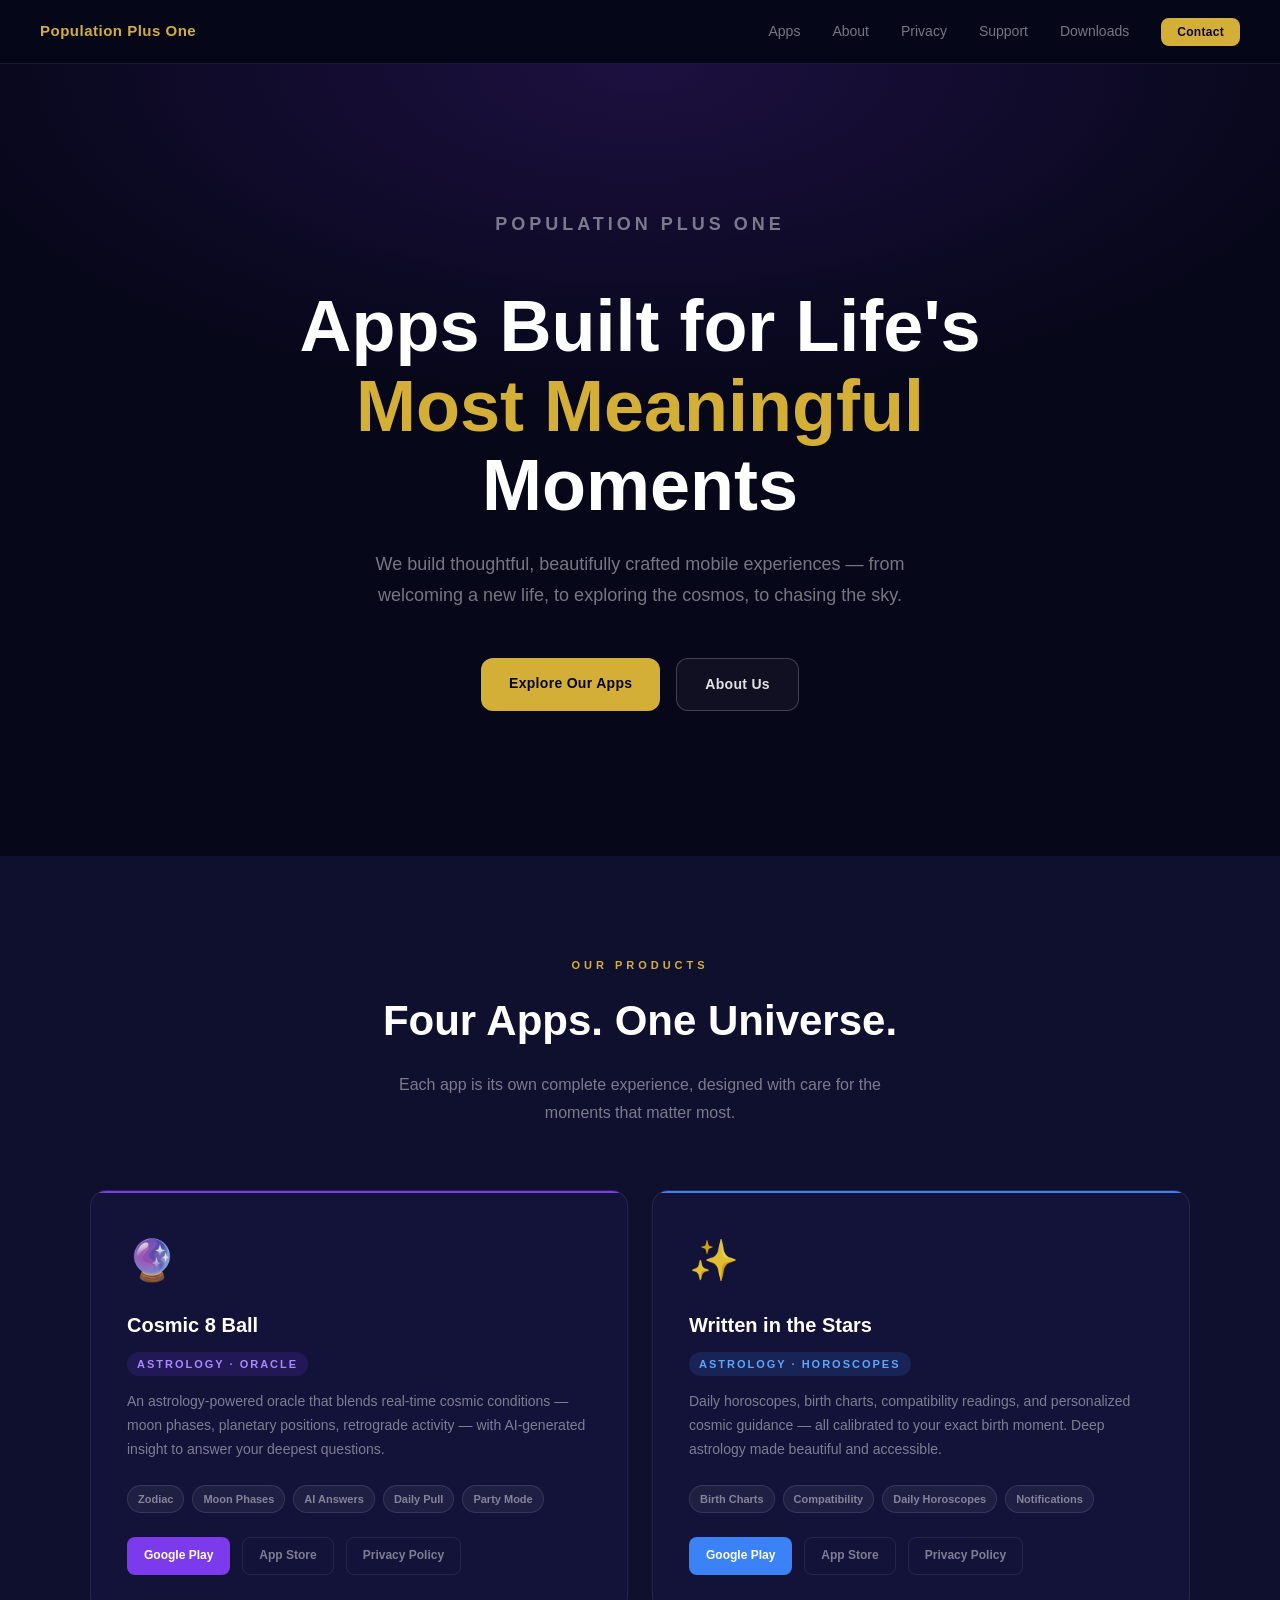
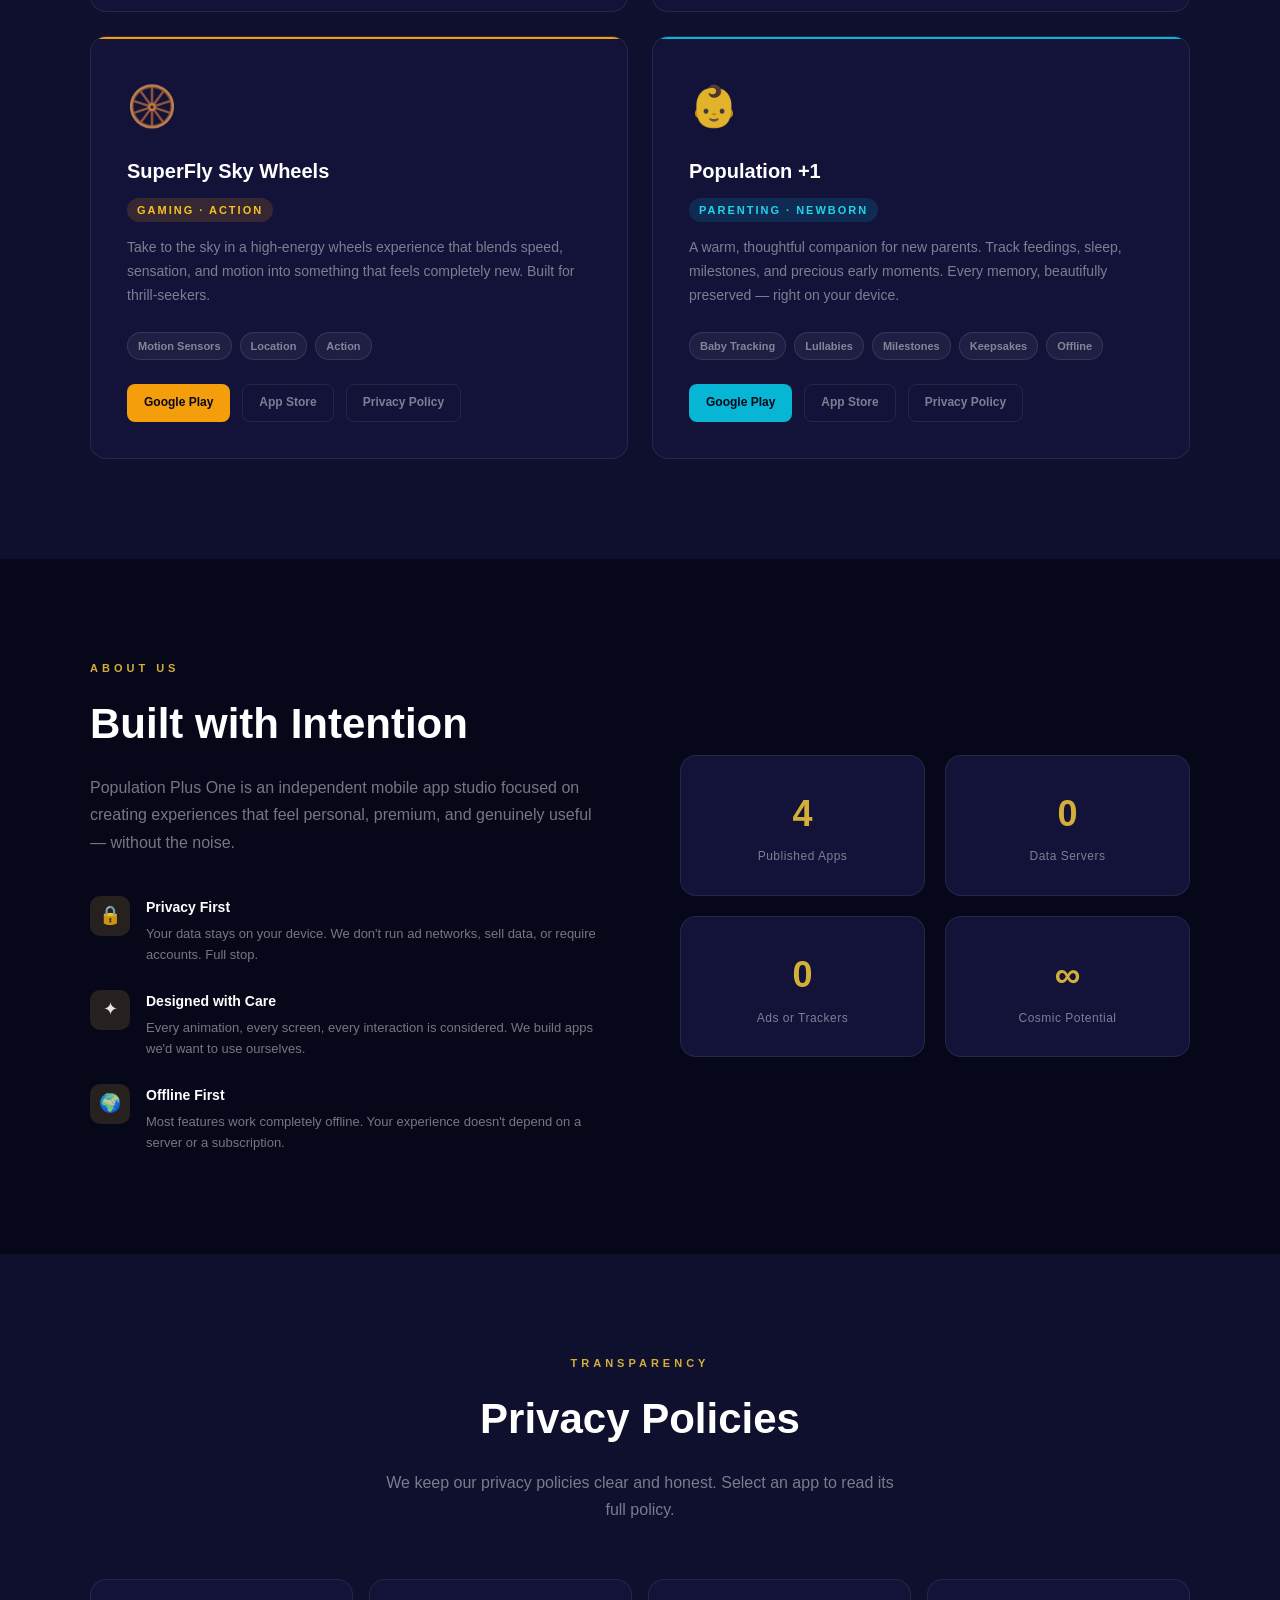
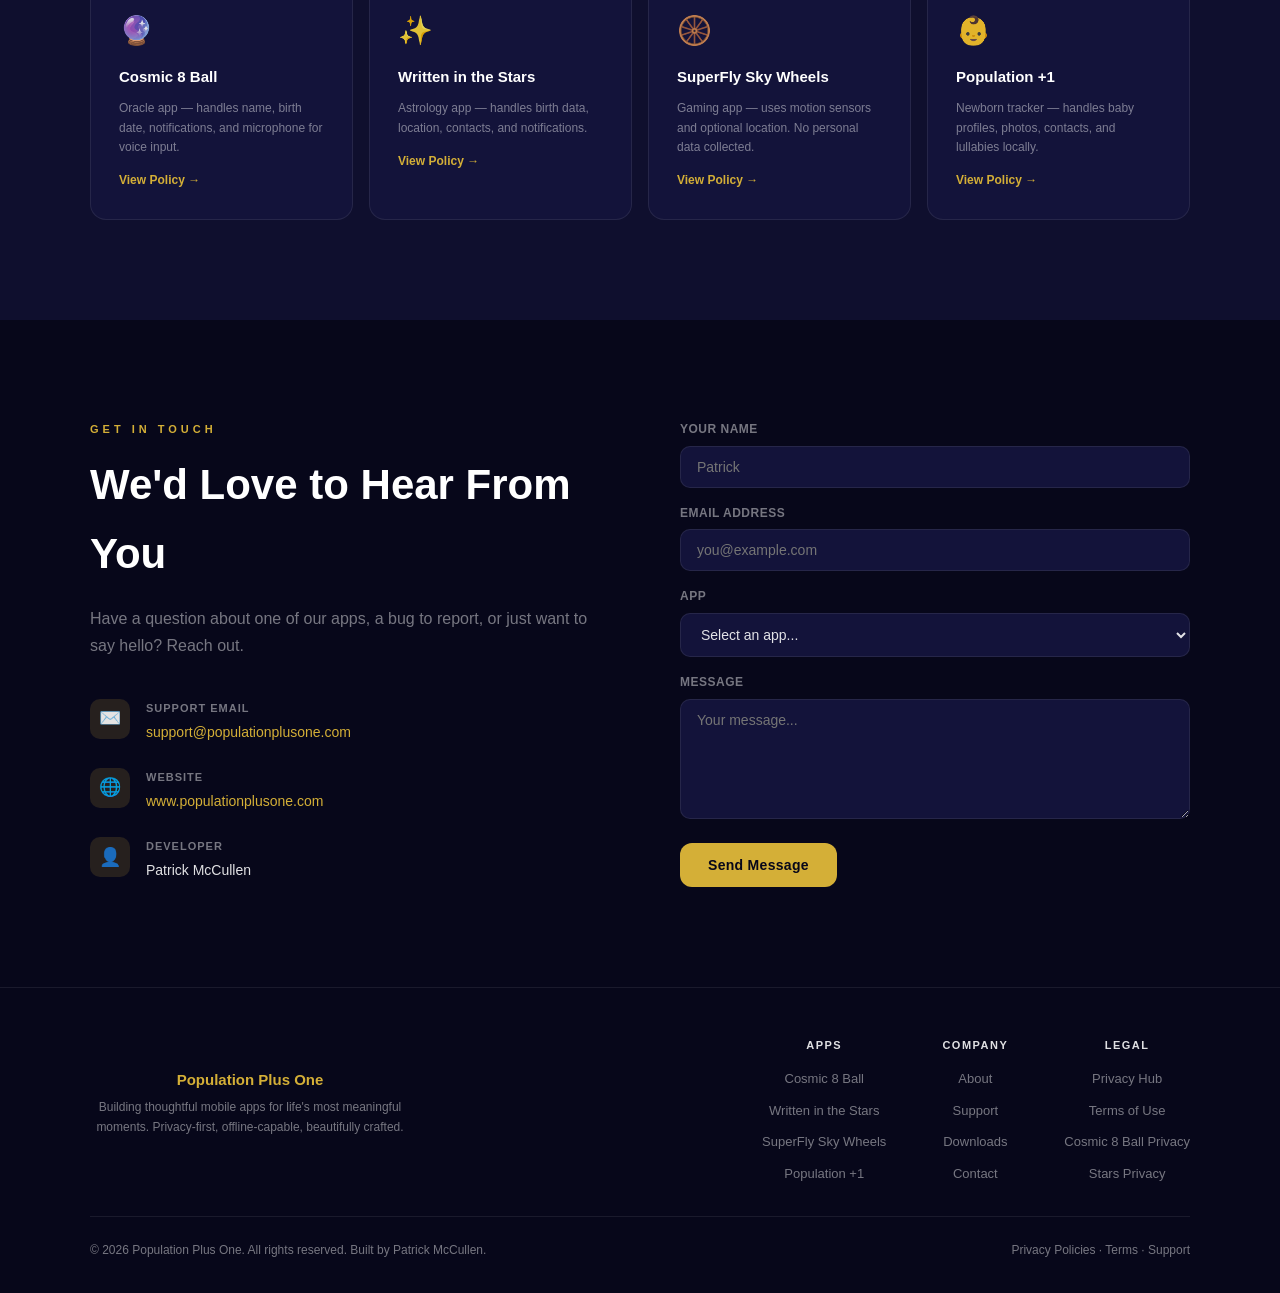
==== docs/index.html @ a5b91e49 "Move site into docs/ folder for GitHub Pages serving" ====
<!DOCTYPE html>
<html lang="en">
<head>
    <meta charset="UTF-8">
    <meta name="viewport" content="width=device-width, initial-scale=1.0">
    <title>Population Plus One — Mobile Apps for Life's Moments</title>
    <meta name="description" content="Population Plus One builds thoughtful mobile apps for life's most meaningful moments — from newborns to the cosmos.">
    <meta name="author" content="Patrick McCullen">
    <link rel="stylesheet" href="site.css">
    <style>
        *, *::before, *::after { box-sizing: border-box; margin: 0; padding: 0; }

        :root {
            --bg:          #07071a;
            --surface:     #0f0f2e;
            --card:        #13133a;
            --border:      rgba(255,255,255,0.08);
            --gold:        #d4af37;
            --gold-dim:    rgba(212,175,55,0.15);
            --purple:      #7c3aed;
            --purple-dim:  rgba(124,58,237,0.15);
            --text:        rgba(255,255,255,0.88);
            --muted:       rgba(255,255,255,0.45);
            --radius:      16px;
        }

        html { scroll-behavior: smooth; }

        body {
            font-family: -apple-system, BlinkMacSystemFont, 'Segoe UI', Roboto, sans-serif;
            background: var(--bg);
            color: var(--text);
            line-height: 1.65;
        }

        /* ── NAV ── */
        nav {
            position: sticky; top: 0; z-index: 100;
            display: flex; justify-content: space-between; align-items: center;
            padding: 0 40px; height: 64px;
            background: rgba(7,7,26,0.92);
            backdrop-filter: blur(12px);
            border-bottom: 1px solid var(--border);
        }
        .nav-logo { font-size: 15px; font-weight: 700; color: var(--gold); letter-spacing: 0.5px; }
        .nav-links { display: flex; gap: 32px; list-style: none; }
        .nav-links a { color: var(--muted); text-decoration: none; font-size: 14px; transition: color 0.2s; }
        .nav-links a:hover { color: var(--text); }

        /* ── HERO ── */
        .hero {
            min-height: 88vh;
            display: flex; flex-direction: column; align-items: center; justify-content: center;
            text-align: center; padding: 80px 24px;
            background: radial-gradient(ellipse 80% 60% at 50% 0%, rgba(124,58,237,0.18) 0%, transparent 70%);
        }
        .hero-eyebrow {
            font-size: 11px; font-weight: 700; letter-spacing: 4px; text-transform: uppercase;
            color: var(--gold); margin-bottom: 20px;
        }
        .hero h1 {
            font-size: clamp(36px, 6vw, 72px); font-weight: 800; line-height: 1.1;
            color: #fff; max-width: 800px; margin-bottom: 24px;
        }
        .hero h1 span { color: var(--gold); }
        .hero p {
            font-size: 18px; color: var(--muted); max-width: 560px; margin-bottom: 48px; line-height: 1.7;
        }
        .hero-cta {
            display: inline-flex; gap: 16px; flex-wrap: wrap; justify-content: center;
        }
        .btn {
            display: inline-block; padding: 14px 28px; border-radius: 12px;
            font-size: 14px; font-weight: 700; text-decoration: none; transition: all 0.2s; letter-spacing: 0.3px;
        }
        .btn-primary { background: var(--gold); color: #07071a; }
        .btn-primary:hover { background: #e8c547; transform: translateY(-1px); }
        .btn-ghost {
            border: 1px solid rgba(255,255,255,0.2); color: var(--text);
            background: rgba(255,255,255,0.04);
        }
        .btn-ghost:hover { border-color: rgba(255,255,255,0.4); background: rgba(255,255,255,0.08); }

        /* ── SECTION ── */
        section { padding: 100px 24px; }
        .container { max-width: 1100px; margin: 0 auto; }
        .section-label {
            font-size: 11px; font-weight: 700; letter-spacing: 4px; text-transform: uppercase;
            color: var(--gold); margin-bottom: 12px;
        }
        .section-title { font-size: clamp(28px, 4vw, 42px); font-weight: 800; color: #fff; margin-bottom: 16px; }
        .section-sub { font-size: 16px; color: var(--muted); max-width: 520px; line-height: 1.7; }

        /* ── APP CARDS ── */
        #apps { background: var(--surface); }
        .apps-header { text-align: center; margin-bottom: 64px; }
        .apps-header .section-sub { margin: 0 auto; }
        .app-grid {
            display: grid; grid-template-columns: repeat(auto-fill, minmax(480px, 1fr)); gap: 24px;
        }
        .app-card {
            background: var(--card); border-radius: var(--radius);
            border: 1px solid var(--border); padding: 36px;
            transition: border-color 0.25s, transform 0.2s;
            position: relative; overflow: hidden;
        }
        .app-card::before {
            content: ''; position: absolute; top: 0; left: 0; right: 0; height: 2px;
            background: var(--card-accent, var(--gold));
        }
        .app-card:hover { border-color: rgba(255,255,255,0.16); transform: translateY(-2px); }
        .app-icon { font-size: 40px; margin-bottom: 16px; }
        .app-name { font-size: 20px; font-weight: 800; color: #fff; margin-bottom: 8px; }
        .app-category {
            display: inline-block; font-size: 11px; font-weight: 700; letter-spacing: 2px;
            text-transform: uppercase; padding: 3px 10px; border-radius: 20px;
            background: var(--gold-dim); color: var(--gold); margin-bottom: 14px;
        }
        .app-desc { font-size: 14px; color: var(--muted); line-height: 1.7; margin-bottom: 24px; }
        .app-tags { display: flex; gap: 8px; flex-wrap: wrap; margin-bottom: 24px; }
        .tag {
            font-size: 11px; font-weight: 600; padding: 4px 10px; border-radius: 20px;
            background: rgba(255,255,255,0.05); border: 1px solid rgba(255,255,255,0.1); color: var(--muted);
        }
        .app-links { display: flex; gap: 12px; flex-wrap: wrap; }
        .app-link {
            font-size: 12px; font-weight: 700; text-decoration: none; padding: 8px 16px;
            border-radius: 8px; border: 1px solid var(--border); color: var(--muted);
            transition: all 0.2s;
        }
        .app-link:hover { color: var(--text); border-color: rgba(255,255,255,0.25); }
        .app-link.primary {
            background: var(--card-accent, var(--gold)); border-color: transparent;
            color: #07071a;
        }
        .app-link.primary:hover { opacity: 0.88; }

        /* App accent colors */
        .app-cosmic   { --card-accent: #7c3aed; }
        .app-stars    { --card-accent: #3b82f6; }
        .app-wheels   { --card-accent: #f59e0b; }
        .app-plusone  { --card-accent: #06b6d4; }
        .app-cosmic .app-category   { background: rgba(124,58,237,0.15); color: #a78bfa; }
        .app-stars .app-category    { background: rgba(59,130,246,0.15); color: #60a5fa; }
        .app-wheels .app-category   { background: rgba(245,158,11,0.15); color: #fbbf24; }
        .app-plusone .app-category  { background: rgba(6,182,212,0.15); color: #22d3ee; }
        .app-cosmic .app-link.primary   { background: #7c3aed; color: #fff; }
        .app-stars .app-link.primary    { background: #3b82f6; color: #fff; }
        .app-wheels .app-link.primary   { background: #f59e0b; color: #07071a; }
        .app-plusone .app-link.primary  { background: #06b6d4; color: #07071a; }

        /* ── ABOUT ── */
        .about-grid { display: grid; grid-template-columns: 1fr 1fr; gap: 80px; align-items: center; }
        .about-values { display: flex; flex-direction: column; gap: 24px; margin-top: 40px; }
        .value-item { display: flex; gap: 16px; align-items: flex-start; }
        .value-icon {
            width: 40px; height: 40px; border-radius: 10px;
            background: var(--gold-dim); display: flex; align-items: center; justify-content: center;
            font-size: 18px; flex-shrink: 0;
        }
        .value-title { font-size: 14px; font-weight: 700; color: #fff; margin-bottom: 4px; }
        .value-desc { font-size: 13px; color: var(--muted); }
        .about-stat-grid { display: grid; grid-template-columns: 1fr 1fr; gap: 20px; }
        .stat-card {
            background: var(--card); border: 1px solid var(--border); border-radius: var(--radius);
            padding: 28px; text-align: center;
        }
        .stat-num { font-size: 36px; font-weight: 800; color: var(--gold); }
        .stat-label { font-size: 12px; color: var(--muted); margin-top: 4px; letter-spacing: 0.5px; }

        /* ── PRIVACY ── */
        #privacy { background: var(--surface); }
        .privacy-header { text-align: center; margin-bottom: 56px; }
        .privacy-header .section-sub { margin: 0 auto; }
        .privacy-grid { display: grid; grid-template-columns: repeat(auto-fill, minmax(240px, 1fr)); gap: 16px; }
        .privacy-card {
            background: var(--card); border: 1px solid var(--border); border-radius: var(--radius);
            padding: 28px; text-decoration: none; color: var(--text);
            transition: all 0.2s; display: flex; flex-direction: column; gap: 10px;
        }
        .privacy-card:hover { border-color: rgba(255,255,255,0.2); transform: translateY(-2px); }
        .privacy-card-icon { font-size: 28px; }
        .privacy-card-name { font-size: 15px; font-weight: 700; color: #fff; }
        .privacy-card-desc { font-size: 12px; color: var(--muted); line-height: 1.6; }
        .privacy-card-link {
            display: inline-flex; align-items: center; gap: 4px;
            font-size: 12px; font-weight: 700; color: var(--gold); margin-top: 4px;
        }

        /* ── CONTACT ── */
        .contact-grid { display: grid; grid-template-columns: 1fr 1fr; gap: 80px; align-items: start; }
        .contact-form { display: flex; flex-direction: column; gap: 16px; }
        .form-group label { display: block; font-size: 12px; font-weight: 700; color: var(--muted); margin-bottom: 6px; letter-spacing: 0.5px; text-transform: uppercase; }
        .form-group input, .form-group textarea, .form-group select {
            width: 100%; background: var(--card); border: 1px solid var(--border);
            border-radius: 10px; padding: 12px 16px; color: var(--text);
            font-size: 14px; font-family: inherit; outline: none; transition: border-color 0.2s;
        }
        .form-group input:focus, .form-group textarea:focus, .form-group select:focus {
            border-color: rgba(212,175,55,0.5);
        }
        .form-group textarea { min-height: 120px; resize: vertical; }
        .contact-info { display: flex; flex-direction: column; gap: 24px; }
        .contact-item { display: flex; gap: 16px; align-items: flex-start; }
        .contact-item-icon {
            width: 40px; height: 40px; border-radius: 10px; background: var(--gold-dim);
            display: flex; align-items: center; justify-content: center; font-size: 18px; flex-shrink: 0;
        }
        .contact-item-label { font-size: 11px; font-weight: 700; color: var(--muted); text-transform: uppercase; letter-spacing: 1px; margin-bottom: 4px; }
        .contact-item-value { font-size: 14px; color: var(--text); }
        .contact-item-value a { color: var(--gold); text-decoration: none; }

        /* ── FOOTER ── */
        footer {
            border-top: 1px solid var(--border); padding: 40px 24px;
            text-align: center; color: var(--muted); font-size: 13px;
        }
        footer a { color: var(--muted); text-decoration: none; }
        footer a:hover { color: var(--text); }
        .footer-inner { max-width: 1100px; margin: 0 auto; display: flex; justify-content: space-between; align-items: center; flex-wrap: wrap; gap: 16px; }
        .footer-links { display: flex; gap: 24px; }

        /* ── RESPONSIVE ── */
        @media (max-width: 768px) {
            nav { padding: 0 20px; }
            .nav-links { display: none; }
            .app-grid { grid-template-columns: 1fr; }
            .about-grid, .contact-grid { grid-template-columns: 1fr; gap: 48px; }
            .about-stat-grid { grid-template-columns: 1fr 1fr; }
            .hero p { font-size: 16px; }
        }
    </style>
</head>
<body>

<!-- NAV -->
<nav class="site-nav">
    <a href="/" class="nav-logo">Population Plus One</a>
    <ul class="nav-links">
        <li><a href="apps/">Apps</a></li>
        <li><a href="about/">About</a></li>
        <li><a href="privacy/">Privacy</a></li>
        <li><a href="support/">Support</a></li>
        <li><a href="downloads/">Downloads</a></li>
        <li><a href="mailto:support@populationplusone.com" class="nav-cta">Contact</a></li>
    </ul>
</nav>

<!-- HERO -->
<section class="hero">
    <p class="hero-eyebrow">Population Plus One</p>
    <h1>Apps Built for Life's <span>Most Meaningful</span> Moments</h1>
    <p>We build thoughtful, beautifully crafted mobile experiences — from welcoming a new life, to exploring the cosmos, to chasing the sky.</p>
    <div class="hero-cta">
        <a href="#apps" class="btn btn-primary">Explore Our Apps</a>
        <a href="#about" class="btn btn-ghost">About Us</a>
    </div>
</section>

<!-- APPS -->
<section id="apps">
    <div class="container">
        <div class="apps-header">
            <p class="section-label">Our Products</p>
            <h2 class="section-title">Four Apps. One Universe.</h2>
            <p class="section-sub">Each app is its own complete experience, designed with care for the moments that matter most.</p>
        </div>
        <div class="app-grid">

            <!-- Cosmic 8 Ball -->
            <div class="app-card app-cosmic">
                <div class="app-icon">🔮</div>
                <div class="app-name">Cosmic 8 Ball</div>
                <span class="app-category">Astrology · Oracle</span>
                <p class="app-desc">An astrology-powered oracle that blends real-time cosmic conditions — moon phases, planetary positions, retrograde activity — with AI-generated insight to answer your deepest questions.</p>
                <div class="app-tags">
                    <span class="tag">Zodiac</span>
                    <span class="tag">Moon Phases</span>
                    <span class="tag">AI Answers</span>
                    <span class="tag">Daily Pull</span>
                    <span class="tag">Party Mode</span>
                </div>
                <div class="app-links">
                    <a href="https://play.google.com/store" class="app-link primary">Google Play</a>
                    <a href="https://apps.apple.com" class="app-link">App Store</a>
                    <a href="privacy/cosmic-8-ball.html" class="app-link">Privacy Policy</a>
                </div>
            </div>

            <!-- Written in the Stars -->
            <div class="app-card app-stars">
                <div class="app-icon">✨</div>
                <div class="app-name">Written in the Stars</div>
                <span class="app-category">Astrology · Horoscopes</span>
                <p class="app-desc">Daily horoscopes, birth charts, compatibility readings, and personalized cosmic guidance — all calibrated to your exact birth moment. Deep astrology made beautiful and accessible.</p>
                <div class="app-tags">
                    <span class="tag">Birth Charts</span>
                    <span class="tag">Compatibility</span>
                    <span class="tag">Daily Horoscopes</span>
                    <span class="tag">Notifications</span>
                </div>
                <div class="app-links">
                    <a href="https://play.google.com/store/apps/details?id=com.newearthling.writteninthestars" class="app-link primary">Google Play</a>
                    <a href="https://apps.apple.com" class="app-link">App Store</a>
                    <a href="privacy/written-in-the-stars.html" class="app-link">Privacy Policy</a>
                </div>
            </div>

            <!-- SuperFly Sky Wheels -->
            <div class="app-card app-wheels">
                <div class="app-icon">🛞</div>
                <div class="app-name">SuperFly Sky Wheels</div>
                <span class="app-category">Gaming · Action</span>
                <p class="app-desc">Take to the sky in a high-energy wheels experience that blends speed, sensation, and motion into something that feels completely new. Built for thrill-seekers.</p>
                <div class="app-tags">
                    <span class="tag">Motion Sensors</span>
                    <span class="tag">Location</span>
                    <span class="tag">Action</span>
                </div>
                <div class="app-links">
                    <a href="https://play.google.com/store" class="app-link primary">Google Play</a>
                    <a href="https://apps.apple.com" class="app-link">App Store</a>
                    <a href="privacy/superfly-sky-wheels.html" class="app-link">Privacy Policy</a>
                </div>
            </div>

            <!-- Population +1 -->
            <div class="app-card app-plusone">
                <div class="app-icon">👶</div>
                <div class="app-name">Population +1</div>
                <span class="app-category">Parenting · Newborn</span>
                <p class="app-desc">A warm, thoughtful companion for new parents. Track feedings, sleep, milestones, and precious early moments. Every memory, beautifully preserved — right on your device.</p>
                <div class="app-tags">
                    <span class="tag">Baby Tracking</span>
                    <span class="tag">Lullabies</span>
                    <span class="tag">Milestones</span>
                    <span class="tag">Keepsakes</span>
                    <span class="tag">Offline</span>
                </div>
                <div class="app-links">
                    <a href="https://play.google.com/store" class="app-link primary">Google Play</a>
                    <a href="https://apps.apple.com" class="app-link">App Store</a>
                    <a href="privacy/population-plus-one.html" class="app-link">Privacy Policy</a>
                </div>
            </div>

        </div>
    </div>
</section>

<!-- ABOUT -->
<section id="about">
    <div class="container">
        <div class="about-grid">
            <div>
                <p class="section-label">About Us</p>
                <h2 class="section-title">Built with Intention</h2>
                <p class="section-sub">Population Plus One is an independent mobile app studio focused on creating experiences that feel personal, premium, and genuinely useful — without the noise.</p>
                <div class="about-values">
                    <div class="value-item">
                        <div class="value-icon">🔒</div>
                        <div>
                            <div class="value-title">Privacy First</div>
                            <div class="value-desc">Your data stays on your device. We don't run ad networks, sell data, or require accounts. Full stop.</div>
                        </div>
                    </div>
                    <div class="value-item">
                        <div class="value-icon">✦</div>
                        <div>
                            <div class="value-title">Designed with Care</div>
                            <div class="value-desc">Every animation, every screen, every interaction is considered. We build apps we'd want to use ourselves.</div>
                        </div>
                    </div>
                    <div class="value-item">
                        <div class="value-icon">🌍</div>
                        <div>
                            <div class="value-title">Offline First</div>
                            <div class="value-desc">Most features work completely offline. Your experience doesn't depend on a server or a subscription.</div>
                        </div>
                    </div>
                </div>
            </div>
            <div class="about-stat-grid">
                <div class="stat-card">
                    <div class="stat-num">4</div>
                    <div class="stat-label">Published Apps</div>
                </div>
                <div class="stat-card">
                    <div class="stat-num">0</div>
                    <div class="stat-label">Data Servers</div>
                </div>
                <div class="stat-card">
                    <div class="stat-num">0</div>
                    <div class="stat-label">Ads or Trackers</div>
                </div>
                <div class="stat-card">
                    <div class="stat-num">∞</div>
                    <div class="stat-label">Cosmic Potential</div>
                </div>
            </div>
        </div>
    </div>
</section>

<!-- PRIVACY -->
<section id="privacy">
    <div class="container">
        <div class="privacy-header">
            <p class="section-label">Transparency</p>
            <h2 class="section-title">Privacy Policies</h2>
            <p class="section-sub">We keep our privacy policies clear and honest. Select an app to read its full policy.</p>
        </div>
        <div class="privacy-grid">
            <a href="privacy/cosmic-8-ball.html" class="privacy-card">
                <div class="privacy-card-icon">🔮</div>
                <div class="privacy-card-name">Cosmic 8 Ball</div>
                <div class="privacy-card-desc">Oracle app — handles name, birth date, notifications, and microphone for voice input.</div>
                <div class="privacy-card-link">View Policy →</div>
            </a>
            <a href="privacy/written-in-the-stars.html" class="privacy-card">
                <div class="privacy-card-icon">✨</div>
                <div class="privacy-card-name">Written in the Stars</div>
                <div class="privacy-card-desc">Astrology app — handles birth data, location, contacts, and notifications.</div>
                <div class="privacy-card-link">View Policy →</div>
            </a>
            <a href="privacy/superfly-sky-wheels.html" class="privacy-card">
                <div class="privacy-card-icon">🛞</div>
                <div class="privacy-card-name">SuperFly Sky Wheels</div>
                <div class="privacy-card-desc">Gaming app — uses motion sensors and optional location. No personal data collected.</div>
                <div class="privacy-card-link">View Policy →</div>
            </a>
            <a href="privacy/population-plus-one.html" class="privacy-card">
                <div class="privacy-card-icon">👶</div>
                <div class="privacy-card-name">Population +1</div>
                <div class="privacy-card-desc">Newborn tracker — handles baby profiles, photos, contacts, and lullabies locally.</div>
                <div class="privacy-card-link">View Policy →</div>
            </a>
        </div>
    </div>
</section>

<!-- CONTACT -->
<section id="contact">
    <div class="container">
        <div class="contact-grid">
            <div>
                <p class="section-label">Get in Touch</p>
                <h2 class="section-title">We'd Love to Hear From You</h2>
                <p class="section-sub">Have a question about one of our apps, a bug to report, or just want to say hello? Reach out.</p>
                <div class="contact-info" style="margin-top:40px;">
                    <div class="contact-item">
                        <div class="contact-item-icon">✉️</div>
                        <div>
                            <div class="contact-item-label">Support Email</div>
                            <div class="contact-item-value"><a href="mailto:support@populationplusone.com">support@populationplusone.com</a></div>
                        </div>
                    </div>
                    <div class="contact-item">
                        <div class="contact-item-icon">🌐</div>
                        <div>
                            <div class="contact-item-label">Website</div>
                            <div class="contact-item-value"><a href="https://www.populationplusone.com">www.populationplusone.com</a></div>
                        </div>
                    </div>
                    <div class="contact-item">
                        <div class="contact-item-icon">👤</div>
                        <div>
                            <div class="contact-item-label">Developer</div>
                            <div class="contact-item-value">Patrick McCullen</div>
                        </div>
                    </div>
                </div>
            </div>
            <form class="contact-form" onsubmit="return false;">
                <div class="form-group">
                    <label>Your Name</label>
                    <input type="text" placeholder="Patrick" />
                </div>
                <div class="form-group">
                    <label>Email Address</label>
                    <input type="email" placeholder="you@example.com" />
                </div>
                <div class="form-group">
                    <label>App</label>
                    <select>
                        <option value="">Select an app...</option>
                        <option>Cosmic 8 Ball</option>
                        <option>Written in the Stars</option>
                        <option>SuperFly Sky Wheels</option>
                        <option>Population +1</option>
                        <option>General / Other</option>
                    </select>
                </div>
                <div class="form-group">
                    <label>Message</label>
                    <textarea placeholder="Your message..."></textarea>
                </div>
                <button type="submit" class="btn btn-primary" style="align-self:flex-start;">Send Message</button>
            </form>
        </div>
    </div>
</section>

<!-- FOOTER -->
<footer class="site-footer">
    <div class="footer-inner">
        <div>
            <div class="footer-brand">
                <div class="footer-brand-name">Population Plus One</div>
                <div class="footer-brand-desc">Building thoughtful mobile apps for life's most meaningful moments. Privacy-first, offline-capable, beautifully crafted.</div>
            </div>
        </div>
        <div class="footer-cols">
            <div class="footer-col">
                <div class="footer-col-title">Apps</div>
                <ul>
                    <li><a href="apps/#cosmic">Cosmic 8 Ball</a></li>
                    <li><a href="apps/#stars">Written in the Stars</a></li>
                    <li><a href="apps/#wheels">SuperFly Sky Wheels</a></li>
                    <li><a href="apps/#plusone">Population +1</a></li>
                </ul>
            </div>
            <div class="footer-col">
                <div class="footer-col-title">Company</div>
                <ul>
                    <li><a href="about/">About</a></li>
                    <li><a href="support/">Support</a></li>
                    <li><a href="downloads/">Downloads</a></li>
                    <li><a href="mailto:support@populationplusone.com">Contact</a></li>
                </ul>
            </div>
            <div class="footer-col">
                <div class="footer-col-title">Legal</div>
                <ul>
                    <li><a href="privacy/">Privacy Hub</a></li>
                    <li><a href="terms/">Terms of Use</a></li>
                    <li><a href="privacy/cosmic-8-ball.html">Cosmic 8 Ball Privacy</a></li>
                    <li><a href="privacy/written-in-the-stars.html">Stars Privacy</a></li>
                </ul>
            </div>
        </div>
    </div>
    <div class="footer-bottom">
        <span>© 2026 Population Plus One. All rights reserved. Built by Patrick McCullen.</span>
        <span><a href="privacy/">Privacy Policies</a> · <a href="terms/">Terms</a> · <a href="support/">Support</a></span>
    </div>
</footer>

</body>
</html>
---- docs/site.css ----
/* Population Plus One — Shared Site CSS
   Import this file from every page with the correct relative path.
   Page-specific styles go inline or in a local <style> block. */

*, *::before, *::after { box-sizing: border-box; margin: 0; padding: 0; }

:root {
    --bg:          #07071a;
    --surface:     #0f0f2e;
    --card:        #13133a;
    --border:      rgba(255,255,255,0.08);
    --gold:        #d4af37;
    --gold-dim:    rgba(212,175,55,0.15);
    --purple:      #7c3aed;
    --purple-dim:  rgba(124,58,237,0.15);
    --text:        rgba(255,255,255,0.88);
    --muted:       rgba(255,255,255,0.45);
    --radius:      16px;

    /* App accent palette */
    --cosmic:  #7c3aed;
    --stars:   #3b82f6;
    --wheels:  #f59e0b;
    --plusone: #06b6d4;
}

html { scroll-behavior: smooth; }

body {
    font-family: -apple-system, BlinkMacSystemFont, 'Segoe UI', Roboto, sans-serif;
    background: var(--bg);
    color: var(--text);
    line-height: 1.65;
}

/* ── NAV ── */
.site-nav {
    position: sticky; top: 0; z-index: 100;
    display: flex; justify-content: space-between; align-items: center;
    padding: 0 40px; height: 64px;
    background: rgba(7,7,26,0.94);
    backdrop-filter: blur(14px);
    border-bottom: 1px solid var(--border);
}
.nav-logo {
    font-size: 15px; font-weight: 700; color: var(--gold);
    letter-spacing: 0.5px; text-decoration: none; white-space: nowrap;
}
.nav-links {
    display: flex; gap: 28px; list-style: none; align-items: center;
}
.nav-links a {
    color: var(--muted); text-decoration: none;
    font-size: 13px; font-weight: 500; transition: color 0.2s;
}
.nav-links a:hover, .nav-links a.active { color: var(--text); }
.nav-cta {
    background: var(--gold); color: #07071a !important;
    padding: 7px 16px; border-radius: 8px; font-weight: 700 !important;
    font-size: 12px !important; letter-spacing: 0.3px;
}
.nav-cta:hover { background: #e8c547 !important; opacity: 1 !important; }

/* ── BUTTONS ── */
.btn {
    display: inline-block; padding: 13px 26px; border-radius: 12px;
    font-size: 14px; font-weight: 700; text-decoration: none;
    transition: all 0.2s; letter-spacing: 0.3px; cursor: pointer; border: none;
    font-family: inherit;
}
.btn-primary { background: var(--gold); color: #07071a; }
.btn-primary:hover { background: #e8c547; transform: translateY(-1px); }
.btn-ghost {
    border: 1px solid rgba(255,255,255,0.2); color: var(--text);
    background: rgba(255,255,255,0.04);
}
.btn-ghost:hover { border-color: rgba(255,255,255,0.4); background: rgba(255,255,255,0.08); }
.btn-sm { padding: 9px 18px; font-size: 13px; border-radius: 9px; }

/* ── LAYOUT ── */
.container { max-width: 1100px; margin: 0 auto; }
.container-sm { max-width: 760px; margin: 0 auto; }
section { padding: 96px 24px; }
section.surface { background: var(--surface); }

/* ── SECTION HEADERS ── */
.section-label {
    font-size: 11px; font-weight: 700; letter-spacing: 4px;
    text-transform: uppercase; color: var(--gold); margin-bottom: 12px;
}
.section-title {
    font-size: clamp(26px, 4vw, 42px); font-weight: 800; color: #fff; margin-bottom: 16px;
}
.section-sub {
    font-size: 16px; color: var(--muted); line-height: 1.75;
}
.section-header-center { text-align: center; }
.section-header-center .section-sub { max-width: 540px; margin: 0 auto; }

/* ── CARDS ── */
.card {
    background: var(--card); border: 1px solid var(--border);
    border-radius: var(--radius); padding: 28px;
}
.card-accent-top::before {
    content: ''; display: block; height: 2px; width: 100%;
    background: var(--accent, var(--gold)); margin-bottom: 24px;
    margin-left: -28px; width: calc(100% + 56px); margin-top: -28px; border-radius: var(--radius) var(--radius) 0 0;
}

/* ── PAGE HERO (inner pages) ── */
.page-hero {
    padding: 72px 24px 64px; text-align: center;
    border-bottom: 1px solid var(--border);
}
.page-hero-icon { font-size: 48px; margin-bottom: 16px; }
.page-hero h1 { font-size: clamp(28px, 5vw, 52px); font-weight: 800; color: #fff; margin-bottom: 14px; }
.page-hero .hero-sub { font-size: 16px; color: var(--muted); max-width: 560px; margin: 0 auto; line-height: 1.75; }
.page-eyebrow {
    font-size: 11px; font-weight: 700; letter-spacing: 4px; text-transform: uppercase;
    color: var(--gold); margin-bottom: 14px; display: block;
}

/* ── APP BADGES (accent colors) ── */
.badge {
    display: inline-block; font-size: 10px; font-weight: 700; letter-spacing: 1.5px;
    text-transform: uppercase; padding: 3px 10px; border-radius: 20px;
    background: var(--gold-dim); color: var(--gold);
}
.badge-cosmic  { background: rgba(124,58,237,0.15); color: #a78bfa; }
.badge-stars   { background: rgba(59,130,246,0.15); color: #60a5fa; }
.badge-wheels  { background: rgba(245,158,11,0.15); color: #fbbf24; }
.badge-plusone { background: rgba(6,182,212,0.15); color: #22d3ee; }

/* ── DIVIDERS ── */
.divider { height: 1px; background: var(--border); margin: 0; border: none; }

/* ── FOOTER ── */
.site-footer {
    border-top: 1px solid var(--border); padding: 48px 24px 32px;
    color: var(--muted); font-size: 13px;
}
.footer-inner {
    max-width: 1100px; margin: 0 auto;
    display: grid; grid-template-columns: 1fr auto; gap: 48px; align-items: start;
}
.footer-brand { margin-bottom: 16px; }
.footer-brand-name { font-size: 15px; font-weight: 700; color: var(--gold); margin-bottom: 6px; }
.footer-brand-desc { font-size: 12px; color: var(--muted); line-height: 1.6; max-width: 320px; }
.footer-cols { display: flex; gap: 56px; }
.footer-col-title { font-size: 11px; font-weight: 700; color: var(--text); text-transform: uppercase; letter-spacing: 1.5px; margin-bottom: 14px; }
.footer-col ul { list-style: none; display: flex; flex-direction: column; gap: 10px; }
.footer-col ul li a { color: var(--muted); text-decoration: none; font-size: 13px; transition: color 0.2s; }
.footer-col ul li a:hover { color: var(--text); }
.footer-bottom {
    max-width: 1100px; margin: 32px auto 0; padding-top: 24px;
    border-top: 1px solid var(--border);
    display: flex; justify-content: space-between; align-items: center;
    flex-wrap: wrap; gap: 12px; font-size: 12px; color: var(--muted);
}
.footer-bottom a { color: var(--muted); text-decoration: none; }
.footer-bottom a:hover { color: var(--text); }

/* ── RESPONSIVE ── */
@media (max-width: 768px) {
    .site-nav { padding: 0 20px; }
    .nav-links { display: none; }
    section { padding: 64px 20px; }
    .footer-inner { grid-template-columns: 1fr; gap: 32px; }
    .footer-cols { flex-direction: column; gap: 28px; }
    .footer-bottom { flex-direction: column; text-align: center; }
}

@media (max-width: 480px) {
    .page-hero { padding: 48px 20px 40px; }
}
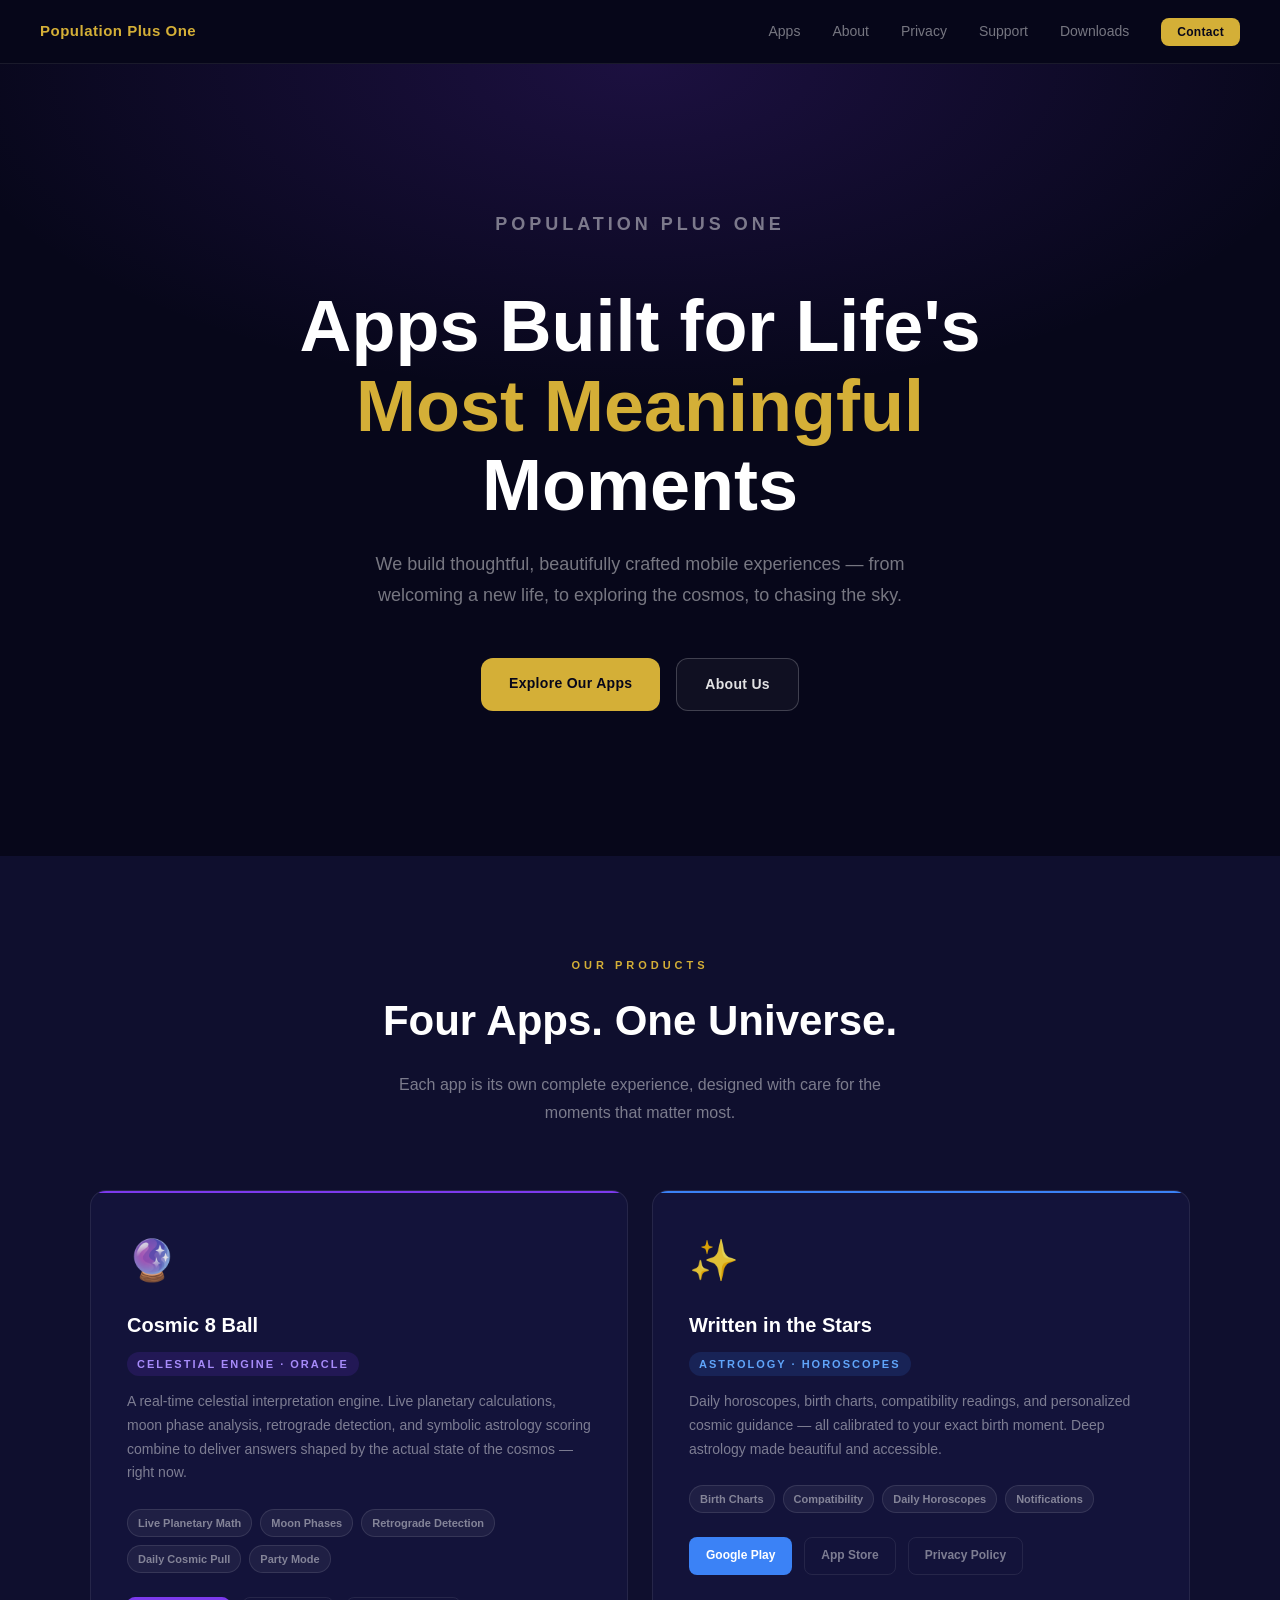
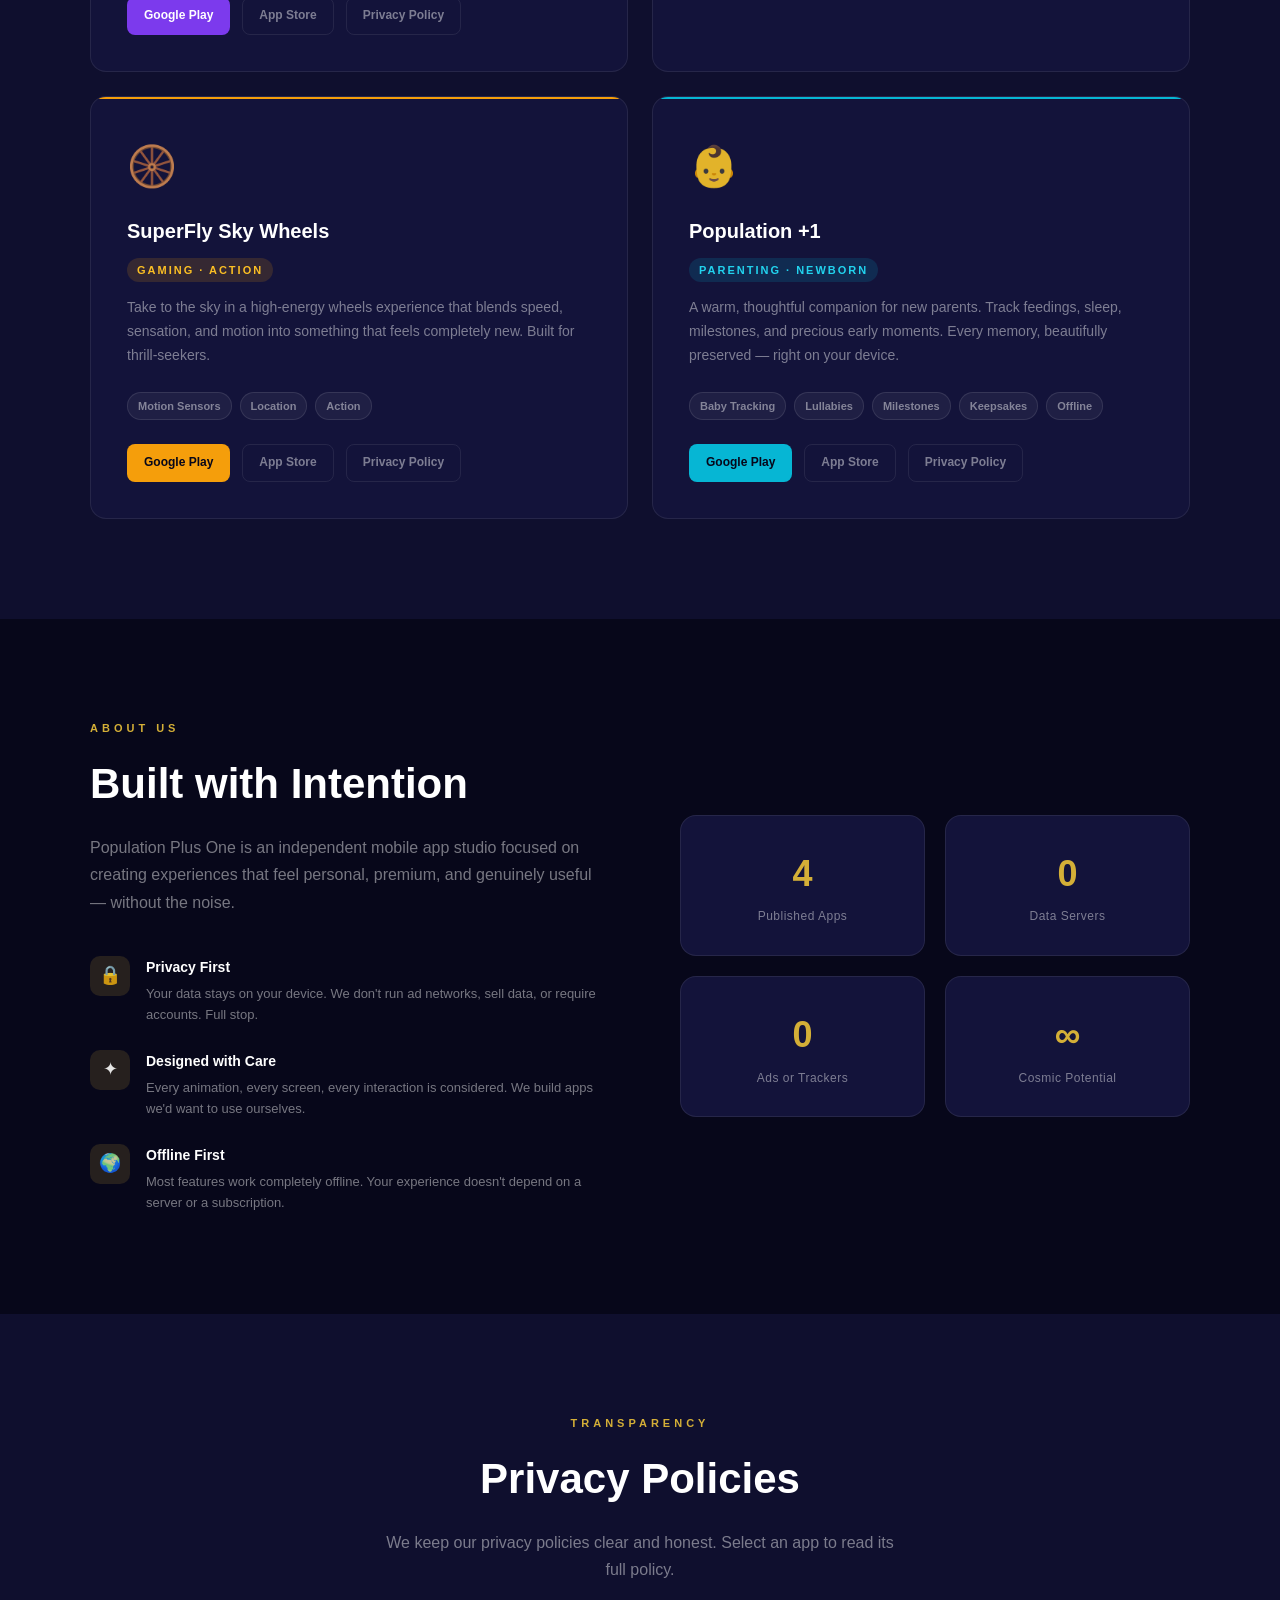
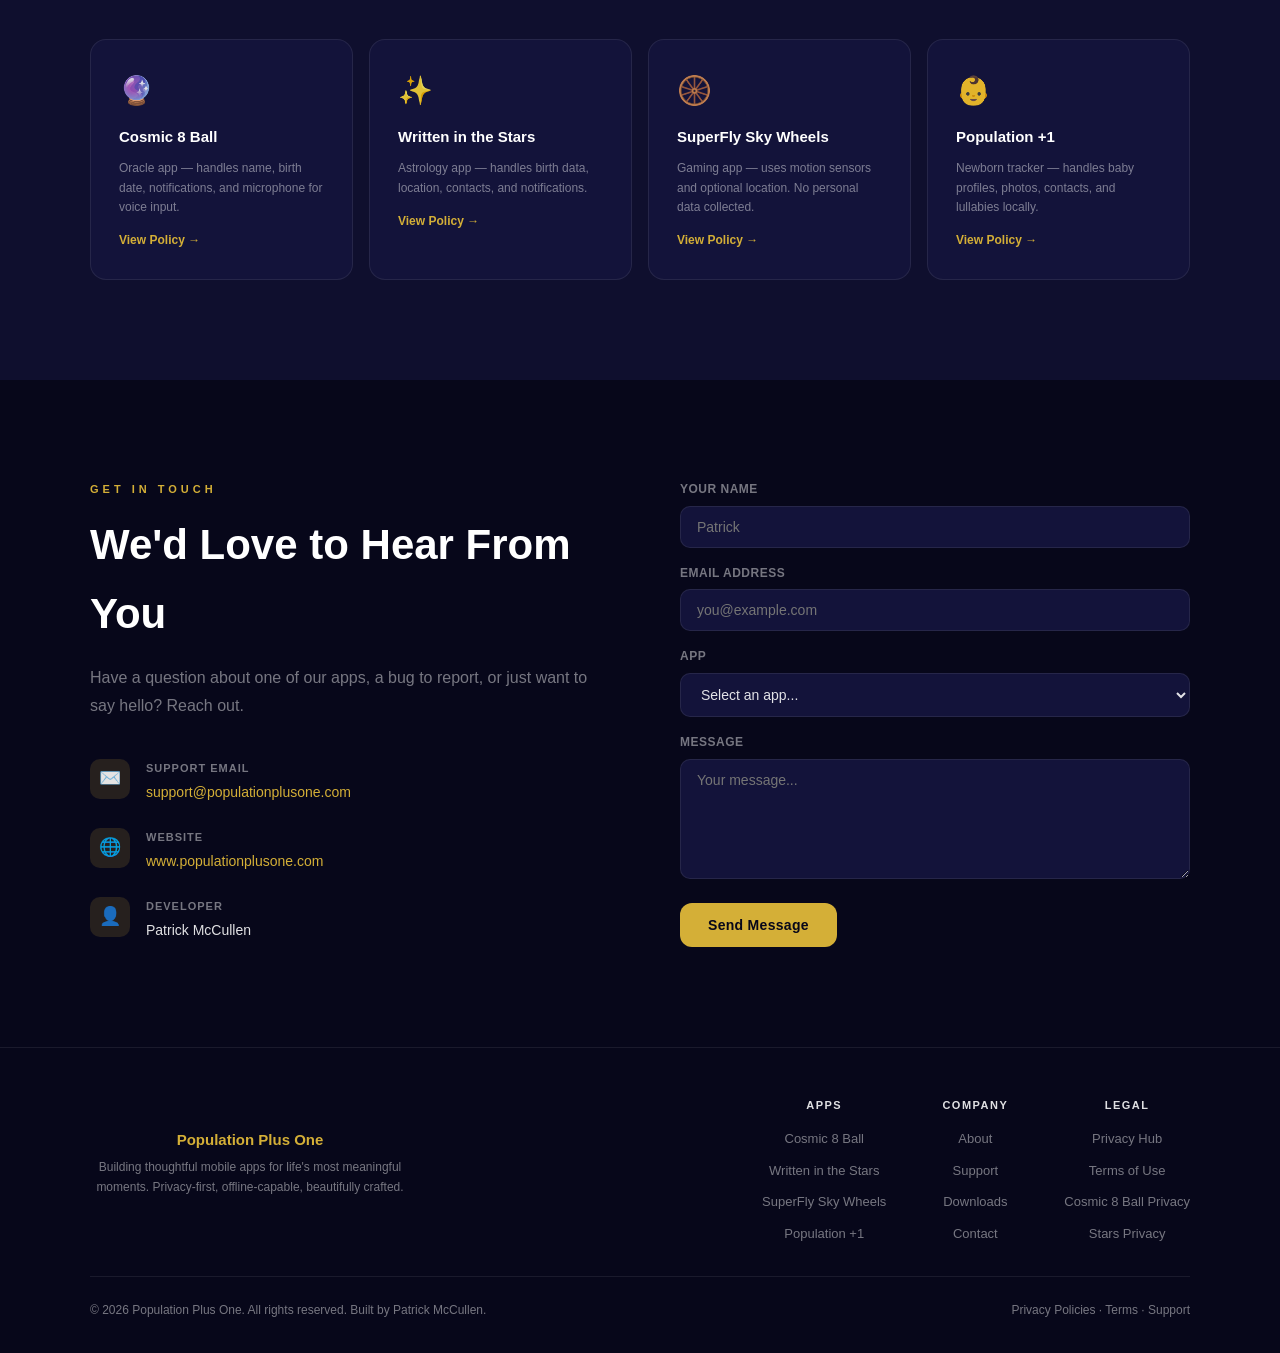
==== commit e7e6c894: "Remove AI framing across website — reposition Cosmic 8 Ball as celestial engine Updated apps/, priva" ====
--- a/docs/index.html
+++ b/docs/index.html
@@ -271,13 +271,13 @@
             <div class="app-card app-cosmic">
                 <div class="app-icon">🔮</div>
                 <div class="app-name">Cosmic 8 Ball</div>
-                <span class="app-category">Astrology · Oracle</span>
-                <p class="app-desc">An astrology-powered oracle that blends real-time cosmic conditions — moon phases, planetary positions, retrograde activity — with AI-generated insight to answer your deepest questions.</p>
+                <span class="app-category">Celestial Engine · Oracle</span>
+                <p class="app-desc">A real-time celestial interpretation engine. Live planetary calculations, moon phase analysis, retrograde detection, and symbolic astrology scoring combine to deliver answers shaped by the actual state of the cosmos — right now.</p>
                 <div class="app-tags">
-                    <span class="tag">Zodiac</span>
+                    <span class="tag">Live Planetary Math</span>
                     <span class="tag">Moon Phases</span>
-                    <span class="tag">AI Answers</span>
-                    <span class="tag">Daily Pull</span>
+                    <span class="tag">Retrograde Detection</span>
+                    <span class="tag">Daily Cosmic Pull</span>
                     <span class="tag">Party Mode</span>
                 </div>
                 <div class="app-links">
